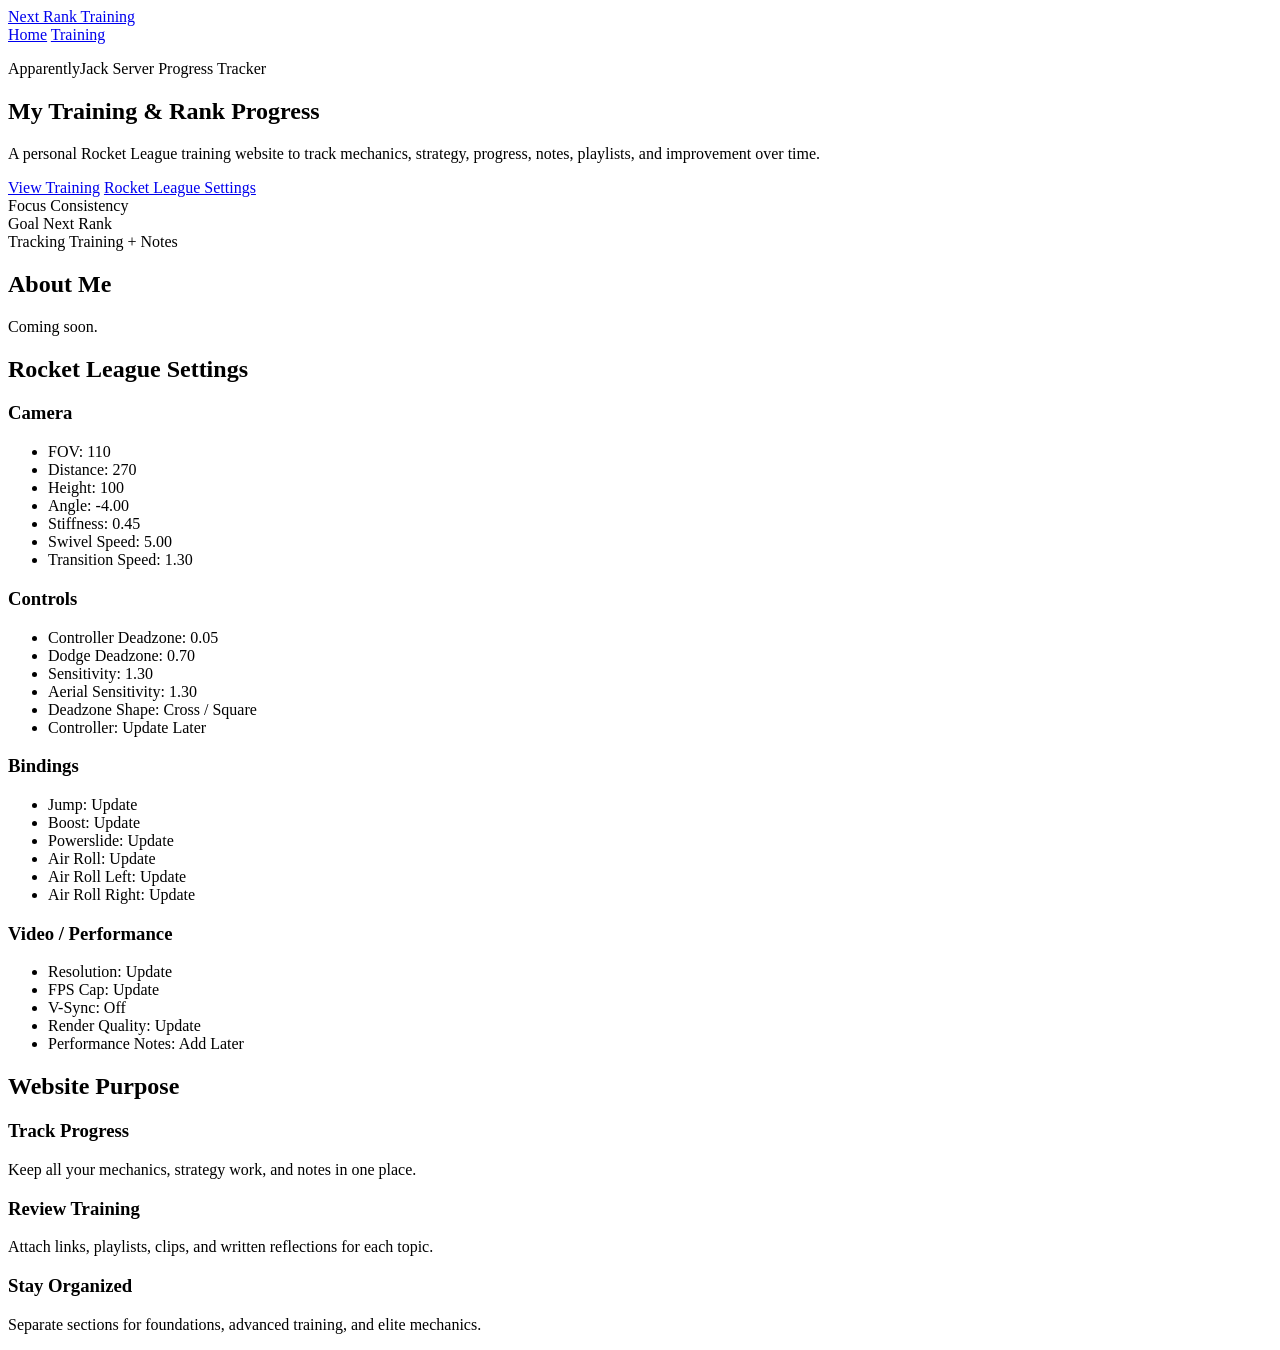
==== index.html @ d6ed1b4f "Add initial index.html structure and content" ====
<!DOCTYPE html>
<html lang="en">
<head>
  <meta charset="UTF-8" />
  <meta name="viewport" content="width=device-width, initial-scale=1.0" />
  <title>Next Rank Training | Home</title>
  <link rel="stylesheet" href="styles.css" />
</head>
<body data-page="home">
  <div class="page-transition"></div>

  <div class="site-shell">
    <header class="navbar glass">
      <a href="index.html" class="logo nav-link">
        <span class="logo-glow"></span>
        <span>Next Rank Training</span>
      </a>

      <nav class="nav-links">
        <a href="index.html" class="nav-link active">Home</a>
        <a href="training.html" class="nav-link">Training</a>
      </nav>
    </header>

    <main class="home-main">
      <section class="hero glass">
        <div class="hero-text">
          <p class="eyebrow">ApparentlyJack Server Progress Tracker</p>
          <h1>My Training & Rank Progress</h1>
          <p class="hero-description">
            A personal Rocket League training website to track mechanics, strategy,
            progress, notes, playlists, and improvement over time.
          </p>

          <div class="hero-buttons">
            <a href="training.html" class="btn btn-primary nav-link">View Training</a>
            <a href="#settings" class="btn btn-secondary">Rocket League Settings</a>
          </div>
        </div>

        <div class="hero-card floating-card">
          <div class="mini-stat">
            <span class="mini-label">Focus</span>
            <span class="mini-value">Consistency</span>
          </div>
          <div class="mini-stat">
            <span class="mini-label">Goal</span>
            <span class="mini-value">Next Rank</span>
          </div>
          <div class="mini-stat">
            <span class="mini-label">Tracking</span>
            <span class="mini-value">Training + Notes</span>
          </div>
        </div>
      </section>

      <section class="content-grid">
        <section class="panel glass">
          <div class="section-heading">
            <h2>About Me</h2>
            <div class="heading-line"></div>
          </div>
          <div class="about-box">
            <p>Coming soon.</p>
          </div>
        </section>

        <section id="settings" class="panel glass">
          <div class="section-heading">
            <h2>Rocket League Settings</h2>
            <div class="heading-line"></div>
          </div>

          <div class="settings-grid">
            <div class="setting-card">
              <h3>Camera</h3>
              <ul>
                <li>FOV: <span>110</span></li>
                <li>Distance: <span>270</span></li>
                <li>Height: <span>100</span></li>
                <li>Angle: <span>-4.00</span></li>
                <li>Stiffness: <span>0.45</span></li>
                <li>Swivel Speed: <span>5.00</span></li>
                <li>Transition Speed: <span>1.30</span></li>
              </ul>
            </div>

            <div class="setting-card">
              <h3>Controls</h3>
              <ul>
                <li>Controller Deadzone: <span>0.05</span></li>
                <li>Dodge Deadzone: <span>0.70</span></li>
                <li>Sensitivity: <span>1.30</span></li>
                <li>Aerial Sensitivity: <span>1.30</span></li>
                <li>Deadzone Shape: <span>Cross / Square</span></li>
                <li>Controller: <span>Update Later</span></li>
              </ul>
            </div>

            <div class="setting-card">
              <h3>Bindings</h3>
              <ul>
                <li>Jump: <span>Update</span></li>
                <li>Boost: <span>Update</span></li>
                <li>Powerslide: <span>Update</span></li>
                <li>Air Roll: <span>Update</span></li>
                <li>Air Roll Left: <span>Update</span></li>
                <li>Air Roll Right: <span>Update</span></li>
              </ul>
            </div>

            <div class="setting-card">
              <h3>Video / Performance</h3>
              <ul>
                <li>Resolution: <span>Update</span></li>
                <li>FPS Cap: <span>Update</span></li>
                <li>V-Sync: <span>Off</span></li>
                <li>Render Quality: <span>Update</span></li>
                <li>Performance Notes: <span>Add Later</span></li>
              </ul>
            </div>
          </div>
        </section>

        <section class="panel glass full-width">
          <div class="section-heading">
            <h2>Website Purpose</h2>
            <div class="heading-line"></div>
          </div>

          <div class="purpose-grid">
            <div class="purpose-card">
              <h3>Track Progress</h3>
              <p>Keep all your mechanics, strategy work, and notes in one place.</p>
            </div>

            <div class="purpose-card">
              <h3>Review Training</h3>
              <p>Attach links, playlists, clips, and written reflections for each topic.</p>
            </div>

            <div class="purpose-card">
              <h3>Stay Organized</h3>
              <p>Separate sections for foundations, advanced training, and elite mechanics.</p>
            </div>
          </div>
        </section>
      </section>
    </main>
  </div>

  <script src="script.js"></script>
</body>
</html>
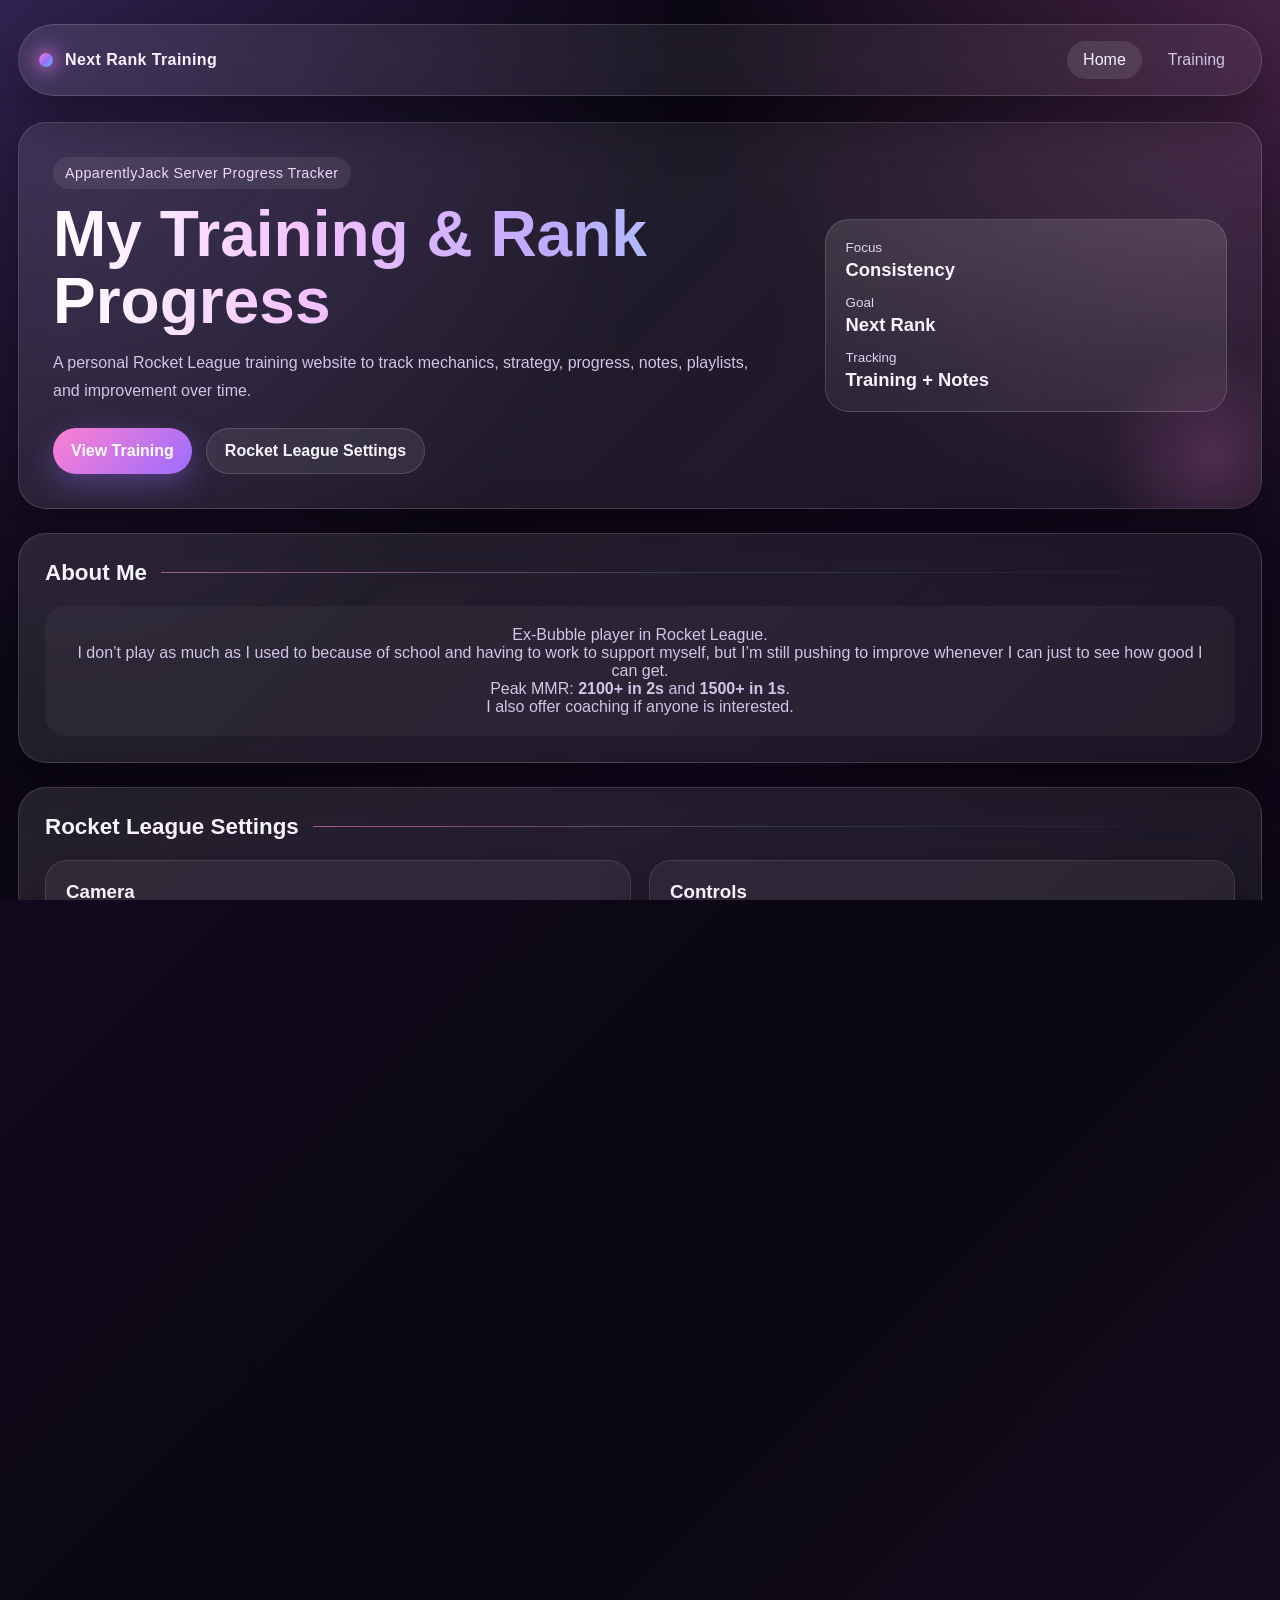
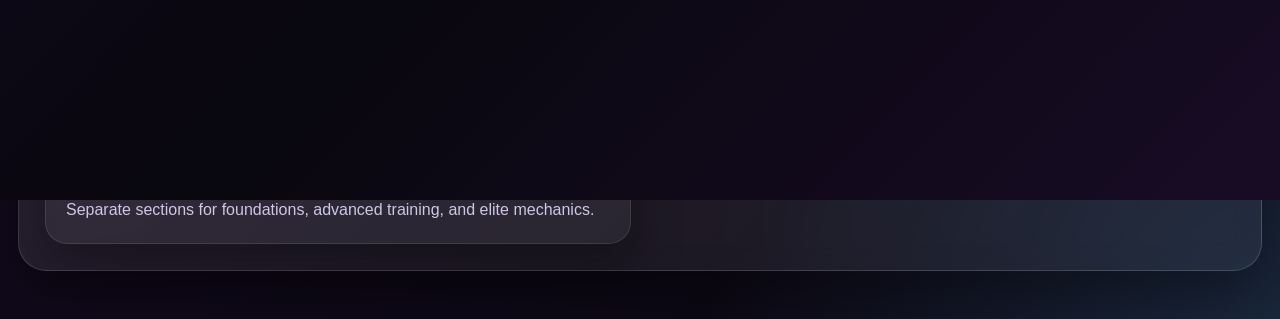
==== commit df58674d: "Update index.html" ====
--- a/index.html
+++ b/index.html
@@ -60,8 +60,25 @@
             <h2>About Me</h2>
             <div class="heading-line"></div>
           </div>
-          <div class="about-box">
-            <p>Coming soon.</p>
+          <div class="about-box about-me-custom">
+            <p>
+              Ex-Bubble player in Rocket League.
+            </p>
+
+            <p>
+              I don’t play as much as I used to because of school and having to work
+              to support myself, but I’m still pushing to improve whenever I can
+              just to see how good I can get.
+            </p>
+
+            <p>
+              Peak MMR: <strong>2100+ in 2s</strong> and
+              <strong>1500+ in 1s</strong>.
+            </p>
+
+            <p>
+              I also offer coaching if anyone is interested.
+            </p>
           </div>
         </section>
 
--- a/styles.css
+++ b/styles.css
@@ -0,0 +1,560 @@
+:root {
+  --bg-main: #09070f;
+  --bg-secondary: #120d1d;
+  --panel: rgba(255, 255, 255, 0.08);
+  --panel-strong: rgba(255, 255, 255, 0.12);
+  --border: rgba(255, 255, 255, 0.15);
+  --text: #f7f4ff;
+  --muted: #cfc6e8;
+  --pink: #ff7fd1;
+  --purple: #9b6dff;
+  --purple-deep: #6f41ff;
+  --blue: #63b3ff;
+  --white-glow: rgba(255, 255, 255, 0.8);
+  --shadow: 0 20px 50px rgba(0, 0, 0, 0.35);
+  --radius-xl: 28px;
+  --radius-lg: 20px;
+  --radius-md: 14px;
+  --radius-sm: 10px;
+  --max-width: 1280px;
+  --transition: 0.35s ease;
+}
+
+* {
+  margin: 0;
+  padding: 0;
+  box-sizing: border-box;
+}
+
+html {
+  scroll-behavior: smooth;
+}
+
+body {
+  font-family: Arial, Helvetica, sans-serif;
+  color: var(--text);
+  background:
+    radial-gradient(circle at top left, rgba(155, 109, 255, 0.28), transparent 30%),
+    radial-gradient(circle at top right, rgba(255, 127, 209, 0.22), transparent 25%),
+    radial-gradient(circle at bottom right, rgba(99, 179, 255, 0.18), transparent 25%),
+    linear-gradient(135deg, #07060d 0%, #12091e 45%, #09070f 100%);
+  min-height: 100vh;
+  overflow-x: hidden;
+}
+
+a {
+  color: inherit;
+  text-decoration: none;
+}
+
+.site-shell {
+  width: min(100%, var(--max-width));
+  margin: 0 auto;
+  padding: 24px 18px 48px;
+}
+
+.glass {
+  background: linear-gradient(135deg, rgba(255,255,255,0.10), rgba(255,255,255,0.05));
+  border: 1px solid var(--border);
+  box-shadow: var(--shadow);
+  backdrop-filter: blur(14px);
+  -webkit-backdrop-filter: blur(14px);
+}
+
+.navbar {
+  position: sticky;
+  top: 14px;
+  z-index: 50;
+  display: flex;
+  align-items: center;
+  justify-content: space-between;
+  padding: 16px 20px;
+  border-radius: 999px;
+  margin-bottom: 26px;
+}
+
+.logo {
+  display: flex;
+  align-items: center;
+  gap: 12px;
+  font-weight: 700;
+  letter-spacing: 0.4px;
+}
+
+.logo-glow {
+  width: 14px;
+  height: 14px;
+  border-radius: 50%;
+  background: linear-gradient(135deg, var(--pink), var(--purple), var(--blue));
+  box-shadow: 0 0 18px var(--pink), 0 0 26px var(--purple);
+}
+
+.nav-links {
+  display: flex;
+  gap: 10px;
+  flex-wrap: wrap;
+}
+
+.nav-links a {
+  padding: 10px 16px;
+  border-radius: 999px;
+  color: var(--muted);
+  transition: var(--transition);
+}
+
+.nav-links a:hover,
+.nav-links a.active {
+  color: var(--text);
+  background: rgba(255, 255, 255, 0.1);
+}
+
+.hero {
+  display: grid;
+  grid-template-columns: 1.3fr 0.7fr;
+  gap: 24px;
+  padding: 34px;
+  border-radius: var(--radius-xl);
+  margin-bottom: 24px;
+  overflow: hidden;
+  position: relative;
+}
+
+.hero::after {
+  content: "";
+  position: absolute;
+  inset: auto -60px -60px auto;
+  width: 220px;
+  height: 220px;
+  background: radial-gradient(circle, rgba(255,127,209,0.18), transparent 70%);
+  pointer-events: none;
+}
+
+.eyebrow {
+  display: inline-block;
+  margin-bottom: 12px;
+  padding: 8px 12px;
+  border-radius: 999px;
+  background: rgba(255,255,255,0.08);
+  color: #f3d7ff;
+  font-size: 0.9rem;
+  letter-spacing: 0.4px;
+}
+
+.hero h1,
+.page-banner h1 {
+  font-size: clamp(2rem, 5vw, 4rem);
+  line-height: 1.05;
+  margin-bottom: 14px;
+  background: linear-gradient(90deg, #ffffff, #f5c3ff, #bfa8ff, #9ed6ff);
+  -webkit-background-clip: text;
+  -webkit-text-fill-color: transparent;
+}
+
+.hero-description,
+.page-banner p {
+  color: var(--muted);
+  line-height: 1.7;
+  max-width: 700px;
+}
+
+.hero-buttons {
+  display: flex;
+  gap: 14px;
+  flex-wrap: wrap;
+  margin-top: 24px;
+}
+
+.btn {
+  display: inline-flex;
+  align-items: center;
+  justify-content: center;
+  min-height: 46px;
+  padding: 12px 18px;
+  border-radius: 999px;
+  transition: transform var(--transition), box-shadow var(--transition), background var(--transition);
+  font-weight: 700;
+}
+
+.btn:hover {
+  transform: translateY(-2px);
+}
+
+.btn-primary {
+  background: linear-gradient(135deg, var(--pink), var(--purple));
+  color: white;
+  box-shadow: 0 10px 30px rgba(155, 109, 255, 0.35);
+}
+
+.btn-secondary {
+  background: rgba(255,255,255,0.08);
+  border: 1px solid var(--border);
+  color: var(--text);
+}
+
+.floating-card {
+  align-self: center;
+  padding: 20px;
+  border-radius: 24px;
+  background: linear-gradient(180deg, rgba(255,255,255,0.12), rgba(255,255,255,0.06));
+  border: 1px solid var(--border);
+  animation: floatCard 4s ease-in-out infinite;
+}
+
+@keyframes floatCard {
+  0%, 100% { transform: translateY(0px); }
+  50% { transform: translateY(-8px); }
+}
+
+.mini-stat + .mini-stat {
+  margin-top: 14px;
+}
+
+.mini-label {
+  display: block;
+  font-size: 0.84rem;
+  color: #dfd3f7;
+  margin-bottom: 4px;
+}
+
+.mini-value {
+  font-size: 1.15rem;
+  font-weight: 700;
+}
+
+.content-grid {
+  display: grid;
+  grid-template-columns: 1fr;
+  gap: 24px;
+}
+
+.panel,
+.page-banner,
+.training-controls {
+  padding: 26px;
+  border-radius: var(--radius-xl);
+}
+
+.full-width {
+  width: 100%;
+}
+
+.section-heading {
+  display: flex;
+  align-items: center;
+  gap: 14px;
+  margin-bottom: 20px;
+}
+
+.section-heading h2 {
+  font-size: 1.4rem;
+}
+
+.heading-line {
+  flex: 1;
+  height: 1px;
+  background: linear-gradient(90deg, rgba(255,127,209,0.6), rgba(99,179,255,0.2), transparent);
+}
+
+.about-box {
+  min-height: 120px;
+  display: grid;
+  place-items: center;
+  border-radius: var(--radius-lg);
+  background: rgba(255,255,255,0.04);
+  color: var(--muted);
+  text-align: center;
+  padding: 20px;
+}
+
+.settings-grid,
+.purpose-grid {
+  display: grid;
+  grid-template-columns: repeat(2, 1fr);
+  gap: 18px;
+}
+
+.setting-card,
+.purpose-card,
+.training-card,
+.training-level-card {
+  background: rgba(255,255,255,0.05);
+  border: 1px solid rgba(255,255,255,0.10);
+  border-radius: 22px;
+  box-shadow: var(--shadow);
+}
+
+.setting-card {
+  padding: 20px;
+}
+
+.setting-card h3,
+.purpose-card h3,
+.training-card h3 {
+  margin-bottom: 14px;
+}
+
+.setting-card ul {
+  list-style: none;
+  display: grid;
+  gap: 10px;
+}
+
+.setting-card li {
+  display: flex;
+  justify-content: space-between;
+  gap: 12px;
+  color: var(--muted);
+  border-bottom: 1px solid rgba(255,255,255,0.06);
+  padding-bottom: 8px;
+}
+
+.setting-card li span {
+  color: var(--text);
+  font-weight: 700;
+  text-align: right;
+}
+
+.purpose-card {
+  padding: 20px;
+}
+
+.purpose-card p {
+  color: var(--muted);
+  line-height: 1.6;
+}
+
+.training-main {
+  display: grid;
+  gap: 22px;
+}
+
+.training-controls {
+  display: flex;
+  justify-content: space-between;
+  align-items: center;
+}
+
+.search-wrap {
+  width: 100%;
+}
+
+#trainingSearch {
+  width: 100%;
+  padding: 14px 16px;
+  border-radius: 16px;
+  border: 1px solid rgba(255,255,255,0.14);
+  background: rgba(255,255,255,0.06);
+  color: var(--text);
+  outline: none;
+  font-size: 1rem;
+}
+
+#trainingSearch::placeholder {
+  color: #cbbfe2;
+}
+
+.training-container {
+  display: grid;
+  gap: 26px;
+}
+
+.training-level-card {
+  padding: 20px;
+}
+
+.level-title {
+  font-size: 1.6rem;
+  margin-bottom: 8px;
+  color: #fff;
+}
+
+.level-subtitle {
+  color: var(--muted);
+  margin-bottom: 16px;
+}
+
+.training-group {
+  margin-top: 16px;
+}
+
+.training-group h3 {
+  margin-bottom: 14px;
+  padding-left: 12px;
+  border-left: 4px solid var(--purple);
+}
+
+.training-grid {
+  display: grid;
+  grid-template-columns: repeat(2, 1fr);
+  gap: 18px;
+}
+
+.training-card {
+  padding: 18px;
+  transition: transform var(--transition), border-color var(--transition), background var(--transition);
+}
+
+.training-card:hover {
+  transform: translateY(-3px);
+  border-color: rgba(255, 127, 209, 0.35);
+  background: rgba(255,255,255,0.07);
+}
+
+.training-meta {
+  display: flex;
+  flex-wrap: wrap;
+  gap: 10px;
+  margin-bottom: 14px;
+}
+
+.training-badge {
+  display: inline-flex;
+  align-items: center;
+  gap: 8px;
+  font-size: 0.82rem;
+  padding: 7px 10px;
+  border-radius: 999px;
+  background: rgba(255,255,255,0.07);
+  color: #eadfff;
+}
+
+.embed-box,
+.notes-box,
+.link-box,
+.datetime-box {
+  margin-top: 12px;
+  border-radius: 16px;
+  background: rgba(255,255,255,0.04);
+  border: 1px solid rgba(255,255,255,0.08);
+  padding: 14px;
+}
+
+.embed-box iframe {
+  width: 100%;
+  min-height: 220px;
+  border: none;
+  border-radius: 12px;
+  margin-top: 10px;
+  background: #000;
+}
+
+.fake-embed {
+  display: grid;
+  place-items: center;
+  min-height: 220px;
+  border-radius: 12px;
+  margin-top: 10px;
+  border: 1px dashed rgba(255,255,255,0.18);
+  color: var(--muted);
+  text-align: center;
+  padding: 16px;
+}
+
+.link-box a {
+  color: #a9d5ff;
+  word-break: break-word;
+}
+
+.notes-box textarea,
+.datetime-box input,
+.link-box input {
+  width: 100%;
+  margin-top: 10px;
+  background: rgba(255,255,255,0.06);
+  border: 1px solid rgba(255,255,255,0.1);
+  color: var(--text);
+  border-radius: 12px;
+  padding: 12px;
+  outline: none;
+  font: inherit;
+}
+
+.notes-box textarea {
+  min-height: 120px;
+  resize: vertical;
+}
+
+.field-label {
+  font-size: 0.92rem;
+  color: #f1ddff;
+  margin-bottom: 4px;
+}
+
+.page-transition {
+  position: fixed;
+  inset: 0;
+  background: linear-gradient(135deg, #12091f, #09070f, #180c25);
+  z-index: 9999;
+  transform: translateY(-100%);
+  pointer-events: none;
+}
+
+.page-transition.active {
+  animation: pageSwipe 0.6s ease forwards;
+}
+
+.page-transition.exit {
+  animation: pageReveal 0.65s ease forwards;
+}
+
+@keyframes pageSwipe {
+  0% { transform: translateY(-100%); }
+  100% { transform: translateY(0%); }
+}
+
+@keyframes pageReveal {
+  0% { transform: translateY(0%); }
+  100% { transform: translateY(100%); }
+}
+
+@media (max-width: 980px) {
+  .hero {
+    grid-template-columns: 1fr;
+  }
+
+  .settings-grid,
+  .purpose-grid,
+  .training-grid {
+    grid-template-columns: 1fr;
+  }
+
+  .navbar {
+    border-radius: 26px;
+    padding: 14px;
+    align-items: flex-start;
+    flex-direction: column;
+    gap: 14px;
+  }
+
+  .nav-links {
+    width: 100%;
+  }
+}
+
+@media (max-width: 640px) {
+  .site-shell {
+    padding: 16px 12px 34px;
+  }
+
+  .hero,
+  .panel,
+  .page-banner,
+  .training-controls,
+  .training-level-card {
+    padding: 18px;
+    border-radius: 22px;
+  }
+
+  .hero h1,
+  .page-banner h1 {
+    font-size: 2rem;
+  }
+
+  .btn {
+    width: 100%;
+  }
+
+  .hero-buttons {
+    flex-direction: column;
+  }
+}
